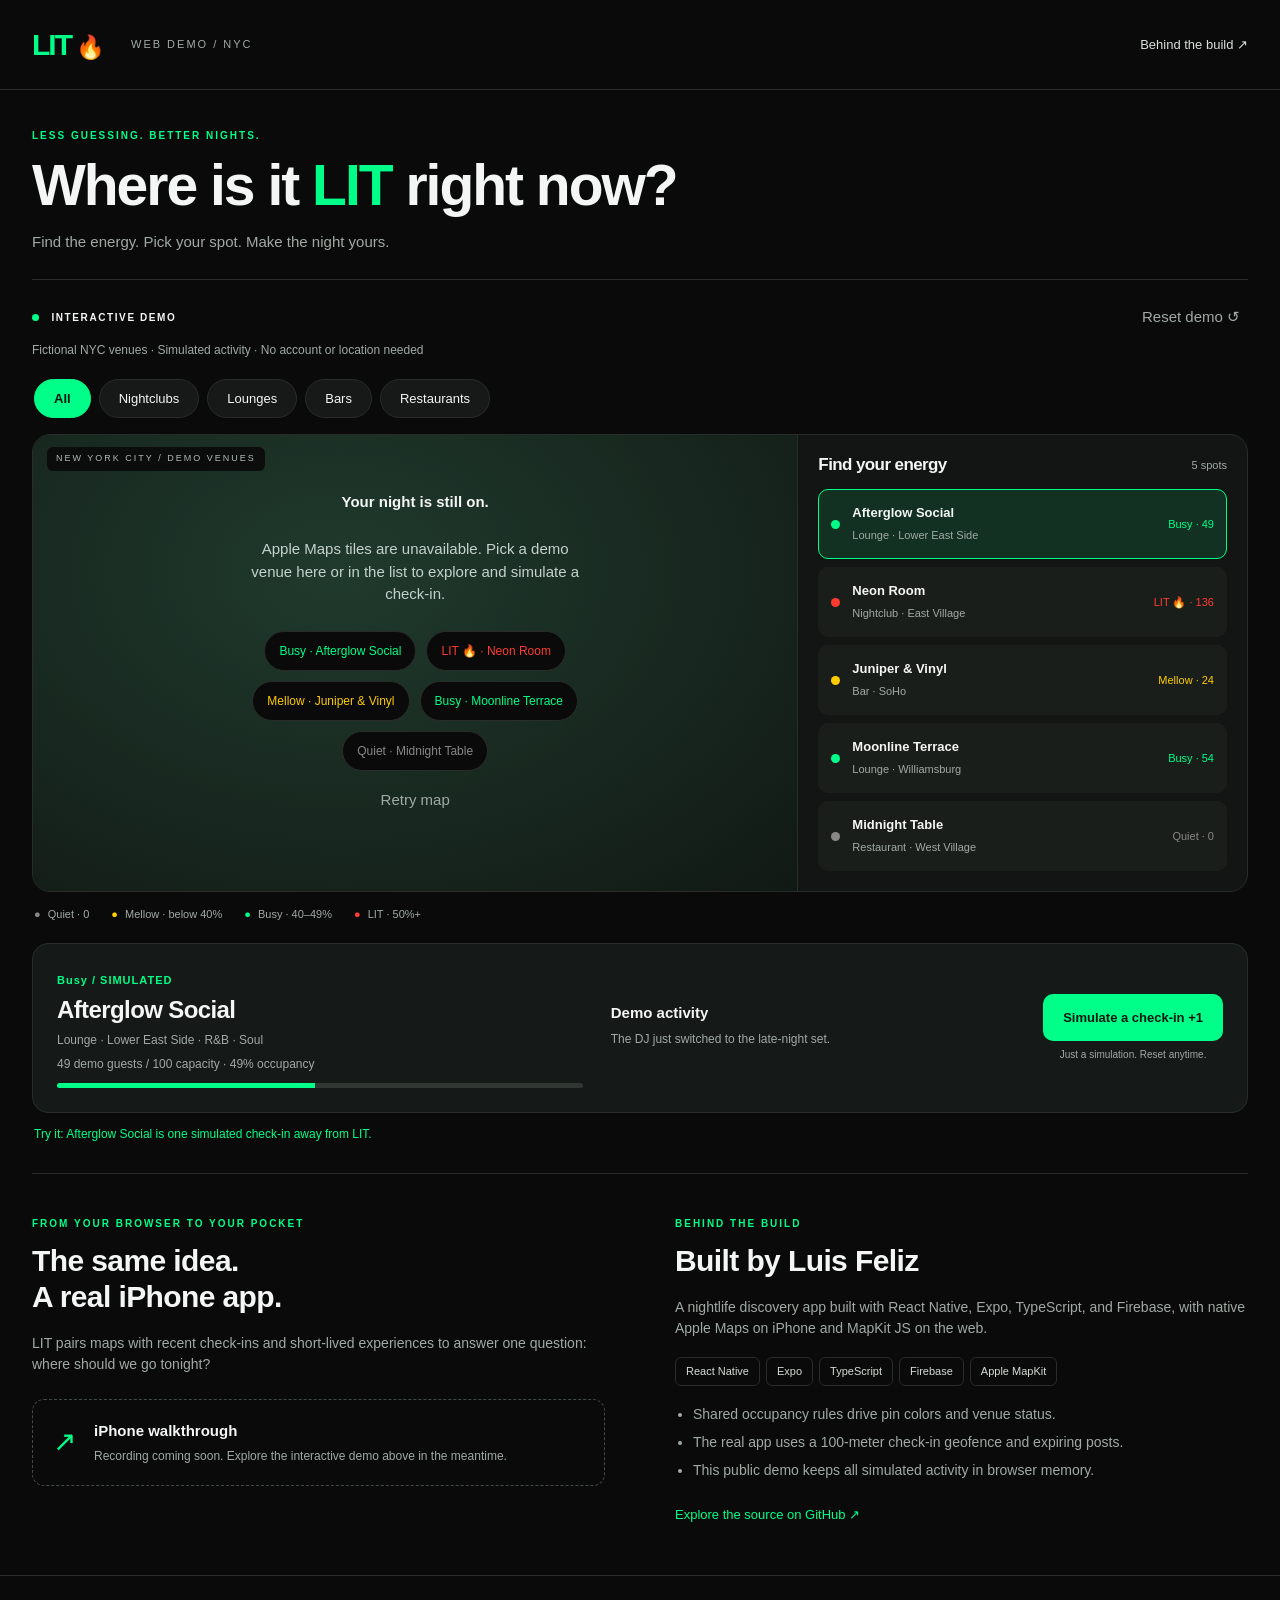
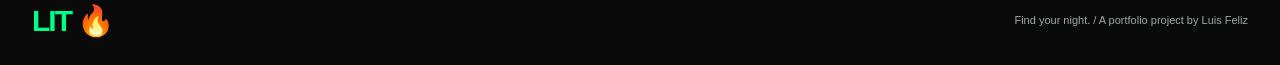
==== index.html @ a8319f33 "Publish interactive LIT Web Demo" ====
<!doctype html>
<html lang="en">
<head>
  <meta charset="utf-8"><meta name="viewport" content="width=device-width,initial-scale=1,viewport-fit=cover">
  <meta name="theme-color" content="#0A0A0A">
  <meta name="description" content="Where is it LIT right now? Explore Luis Feliz’s interactive NYC nightlife portfolio demo.">
  <meta property="og:title" content="LIT — Find your night"><meta property="og:description" content="Explore the interactive NYC nightlife demo. Built by Luis Feliz.">
  <title>LIT — Find your night</title><link rel="stylesheet" href="./showcase/style.css">
</head>
<body>
  <header class="topbar"><a class="brand" href="#demo" aria-label="LIT demo">LIT<span>🔥</span></a><span class="edition">WEB DEMO / NYC</span><a href="#built">Behind the build ↗</a></header>
  <main>
    <section class="intro"><p class="eyebrow">LESS GUESSING. BETTER NIGHTS.</p><h1>Where is it <em>LIT</em> right now?</h1><p>Find the energy. Pick your spot. Make the night yours.</p></section>
    <section id="demo" aria-label="Interactive venue demo">
      <div class="demo-bar"><span><i></i> INTERACTIVE DEMO</span><button id="reset" class="text-button">Reset demo ↺</button></div>
      <p class="disclosure">Fictional NYC venues · Simulated activity · No account or location needed</p>
      <div id="filters" class="filters" role="group" aria-label="Filter venue type"></div>
      <div class="workspace">
        <div class="map-panel"><div id="map" aria-label="NYC venue map"></div><div id="map-message" class="map-message"><p>Loading NYC map…</p></div><span class="map-caption">NEW YORK CITY / DEMO VENUES</span></div>
        <aside class="venue-panel"><div class="panel-heading"><h2>Find your energy</h2><span id="result-count"></span></div><div id="venues" class="venues"></div></aside>
      </div>
      <div class="legend" aria-label="Estimated occupancy legend"><span><b style="color:#888">●</b> Quiet · 0</span><span><b style="color:#FFCC00">●</b> Mellow · below 40%</span><span><b style="color:#00FF88">●</b> Busy · 40–49%</span><span><b style="color:#FF3B30">●</b> LIT · 50%+</span></div>
      <section id="detail" class="detail" aria-label="Selected venue"></section>
      <p id="announcement" class="announcement" role="status" aria-live="polite">Try it: Afterglow Social is one simulated check-in away from LIT.</p>
    </section>
    <section class="below" id="built"><div><p class="eyebrow">FROM YOUR BROWSER TO YOUR POCKET</p><h2>The same idea.<br>A real iPhone app.</h2><p>LIT pairs maps with recent check-ins and short-lived experiences to answer one question: where should we go tonight?</p><div class="video-placeholder"><span>↗</span><div><strong>iPhone walkthrough</strong><p>Recording coming soon. Explore the interactive demo above in the meantime.</p></div></div></div><div class="engineering"><p class="eyebrow">BEHIND THE BUILD</p><h2>Built by Luis Feliz</h2><p>A nightlife discovery app built with React Native, Expo, TypeScript, and Firebase, with native Apple Maps on iPhone and MapKit JS on the web.</p><div class="tags"><span>React Native</span><span>Expo</span><span>TypeScript</span><span>Firebase</span><span>Apple MapKit</span></div><ul><li>Shared occupancy rules drive pin colors and venue status.</li><li>The real app uses a 100-meter check-in geofence and expiring posts.</li><li>This public demo keeps all simulated activity in browser memory.</li></ul><a href="https://github.com/Luisfeliz3/Lit" target="_blank" rel="noopener noreferrer">Explore the source on GitHub ↗</a></div></section>
  </main><footer><a class="brand" href="#demo">LIT 🔥</a><span>Find your night. / A portfolio project by Luis Feliz</span></footer>
  <noscript>This interactive demo needs JavaScript. Enable it and reload to explore fictional venues and simulate check-ins.</noscript>
  <script type="module" src="./showcase/main.js"></script>
</body>
</html>
---- showcase/style.css ----
:root {
  color-scheme:dark;
  --green:#00ff88;
  --bg:#0a0a0a;
  --line:#292c2b;
  --muted:#a0aaa5
}
* {
  box-sizing:border-box
}
html {
  scroll-behavior:smooth;
  scroll-padding-top:24px
}
body {
  margin:0;
  background:var(--bg);
  color:#f4f6f5;
  font-family:Arial,Helvetica,sans-serif;
  font-size:15px;
  line-height:1.5
}
a {
  color:var(--green);
  text-decoration:none
}
button {
  font:inherit;
  cursor:pointer
}
button:disabled {
  cursor:default;
  opacity:.55
}
a:focus-visible,button:focus-visible {
  outline:3px solid #fff;
  outline-offset:4px
}
button {
  color:inherit
}
.topbar,main,footer {
  max-width:1280px;
  margin:auto
}
.topbar {
  display:flex;
  align-items:center;
  gap:28px;
  padding:22px 32px;
  border-bottom:1px solid var(--line)
}
.brand {
  color:var(--green);
  font-size:30px;
  font-weight:900;
  letter-spacing:-2px
}
.brand span {
  font-size:23px;
  margin-left:5px
}
.edition {
  font-size:11px;
  color:var(--muted);
  letter-spacing:2px
}
.topbar>a:last-child {
  margin-left:auto;
  font-size:13px;
  color:#d9dfdb
}
main {
  padding:0 32px
}
.intro {
  padding:38px 0 26px
}
.eyebrow {
  font-size:10px;
  font-weight:800;
  letter-spacing:2px;
  color:var(--green);
  margin:0 0 12px
}
h1 {
  font-size:clamp(32px,4.5vw,57px);
  letter-spacing:-2px;
  line-height:1.08;
  margin:0 0 14px
}
h1 em {
  font-style:normal;
  color:var(--green)
}
.intro>p:last-child {
  margin:0;
  color:var(--muted)
}
.demo-bar {
  display:flex;
  align-items:center;
  justify-content:space-between;
  border-top:1px solid var(--line);
  padding-top:18px
}
.demo-bar>span {
  font-size:10px;
  letter-spacing:1.6px;
  font-weight:800
}
.demo-bar i {
  display:inline-block;
  background:var(--green);
  width:7px;
  height:7px;
  border-radius:50%;
  margin-right:8px
}
.text-button {
  background:none;
  border:0;
  color:var(--muted);
  padding:8px
}
.disclosure {
  font-size:12px;
  color:var(--muted);
  margin:4px 0 18px
}
.filters {
  display:flex;
  gap:8px;
  overflow-x:auto;
  padding:2px 2px 16px
}
.filters button {
  border:1px solid var(--line);
  background:#171918;
  border-radius:30px;
  padding:9px 19px;
  white-space:nowrap;
  font-size:13px
}
.filters button[aria-pressed=true] {
  background:var(--green);
  color:#07150e;
  border-color:var(--green);
  font-weight:700
}
.workspace {
  display:grid;
  grid-template-columns:minmax(0,1.7fr) minmax(310px,1fr);
  border:1px solid var(--line);
  border-radius:18px;
  overflow:hidden;
  background:#121514
}
.map-panel {
  position:relative;
  min-height:405px;
  background:#141c18
}
#map {
  position:absolute;
  inset:0
}
.map-message {
  position:absolute;
  inset:0;
  display:flex;
  flex-direction:column;
  align-items:center;
  justify-content:center;
  padding:24px;
  text-align:center;
  background:radial-gradient(ellipse at 40% 30%,#203a2d,#111914);
  gap:10px
}
.map-message p {
  max-width:350px;
  color:#c5d2cb
}
.map-message[hidden] {
  display:none
}
.schematic-pins {
  display:flex;
  flex-wrap:wrap;
  justify-content:center;
  gap:10px;
  max-width:440px
}
.schematic-pins button {
  border:1px solid var(--line);
  background:#0a0a0a;
  border-radius:20px;
  padding:10px 14px;
  font-size:12px
}
.map-caption {
  position:absolute;
  top:12px;
  left:14px;
  height:24px;
  pointer-events:none;
  font-size:9px;
  letter-spacing:2px;
  background:#0a0a0ae8;
  padding:5px 9px;
  border-radius:6px;
  color:#afbbb4
}
.venue-panel {
  padding:20px;
  border-left:1px solid var(--line)
}
.panel-heading {
  display:flex;
  justify-content:space-between;
  align-items:center;
  margin-bottom:14px;
  gap:10px
}
h2 {
  font-size:24px;
  line-height:1.2;
  letter-spacing:-.6px;
  margin:0 0 18px
}
.panel-heading h2 {
  font-size:17px;
  margin:0
}
.panel-heading>span {
  font-size:11px;
  color:var(--muted)
}
.venues {
  display:grid;
  gap:8px
}
.venue {
  display:flex;
  align-items:center;
  text-align:left;
  gap:12px;
  width:100%;
  padding:13px 12px;
  background:#1a1e1b;
  border:1px solid transparent;
  border-radius:10px
}
.venue[aria-pressed=true] {
  border-color:var(--green);
  background:#123122
}
.venue .dot {
  width:9px;
  height:9px;
  border-radius:50%;
  flex-shrink:0
}
.venue .info {
  flex:1
}
.venue strong {
  display:block;
  font-size:13px
}
.venue small {
  font-size:11px;
  color:var(--muted)
}
.venue .status {
  font-size:11px;
  white-space:nowrap
}
.legend {
  display:flex;
  gap:22px;
  flex-wrap:wrap;
  color:var(--muted);
  font-size:11px;
  padding:14px 2px
}
.legend b {
  margin-right:4px
}
.detail {
  margin-top:6px;
  background:#151917;
  border:1px solid var(--line);
  border-radius:16px;
  padding:24px;
  display:grid;
  grid-template-columns:1.3fr 1fr auto;
  gap:28px;
  align-items:center
}
.detail h2 {
  margin:6px 0;
  font-size:24px
}
.detail p {
  color:var(--muted);
  font-size:12px;
  margin:6px 0
}
.detail .status {
  font-size:11px;
  font-weight:800;
  letter-spacing:1px
}
.meter {
  background:#303733;
  border-radius:4px;
  height:5px;
  overflow:hidden;
  margin-top:10px
}
.meter span {
  height:100%;
  display:block
}
.primary {
  background:var(--green);
  color:#07170f;
  font-weight:800;
  border:0;
  border-radius:10px;
  padding:14px 20px;
  white-space:nowrap;
  font-size:13px
}
.simulation small {
  display:block;
  color:var(--muted);
  font-size:10px;
  text-align:center;
  margin-top:6px
}
.announcement {
  color:var(--green);
  font-size:12px;
  min-height:24px;
  margin:12px 2px
}
.below {
  display:grid;
  grid-template-columns:1fr 1fr;
  gap:70px;
  border-top:1px solid var(--line);
  padding:42px 0 50px;
  margin-top:24px
}
.below p:not(.eyebrow),.below li {
  font-size:14px;
  color:var(--muted)
}
.below h2 {
  font-size:30px
}
.video-placeholder {
  border:1px dashed #414c45;
  border-radius:12px;
  display:flex;
  align-items:center;
  padding:20px;
  gap:18px;
  margin-top:24px
}
.video-placeholder>span {
  font-size:28px;
  color:var(--green)
}
.video-placeholder p {
  margin:4px 0 0;
  font-size:12px!important
}
.tags {
  display:flex;
  gap:6px;
  flex-wrap:wrap;
  margin:18px 0
}
.tags span {
  border:1px solid var(--line);
  padding:5px 10px;
  border-radius:6px;
  color:#d3dcd6;
  font-size:11px
}
.engineering ul {
  padding-left:18px
}
.engineering li {
  padding-bottom:7px
}
.engineering>a {
  font-size:13px
}
footer {
  border-top:1px solid var(--line);
  padding:22px 32px;
  display:flex;
  align-items:center;
  justify-content:space-between
}
footer>span {
  font-size:11px;
  color:var(--muted)
}
noscript {
  display:block;
  padding:24px
}
@media(max-width:760px) {
  .topbar {
    padding:16px 20px;
    gap:15px
  }
  .edition {
    font-size:9px;
    letter-spacing:1px
  }
  .topbar>a:last-child {
    font-size:11px
  }
  main {
    padding:0 20px
  }
  .intro {
    padding:30px 0 24px
  }
  .workspace {
    grid-template-columns:1fr
  }
  .map-panel {
    min-height:310px
  }
  .venue-panel {
    border-left:0;
    border-top:1px solid var(--line);
    padding:16px
  }
  .detail {
    grid-template-columns:1fr;
    gap:14px;
    padding:20px
  }
  .simulation .primary {
    width:100%
  }
  .simulation small {
    text-align:left
  }
  .legend {
    gap:8px 16px
  }
  .below {
    grid-template-columns:1fr;
    gap:32px;
    padding-top:30px
  }
  .below h2 {
    font-size:27px
  }
  footer {
    padding:20px;
    gap:20px
  }
  footer>span {
    max-width:210px;
    text-align:right
  }
  .disclosure {
    max-width:300px;
    font-size:11px
  }
}
@media(prefers-reduced-motion:reduce) {
  html {
    scroll-behavior:auto
  }
}
.map-panel.fallback {
  display:flex
}
.map-panel.fallback .map-message {
  position:relative;
  width:100%;
  min-height:405px;
  padding:36px 24px 52px
}
@media(max-width:760px) {
  .map-panel.fallback .map-message {
    padding:28px 20px 52px
  }
}
body {
  padding-left:env(safe-area-inset-left);
  padding-right:env(safe-area-inset-right);
  padding-bottom:env(safe-area-inset-bottom)
}
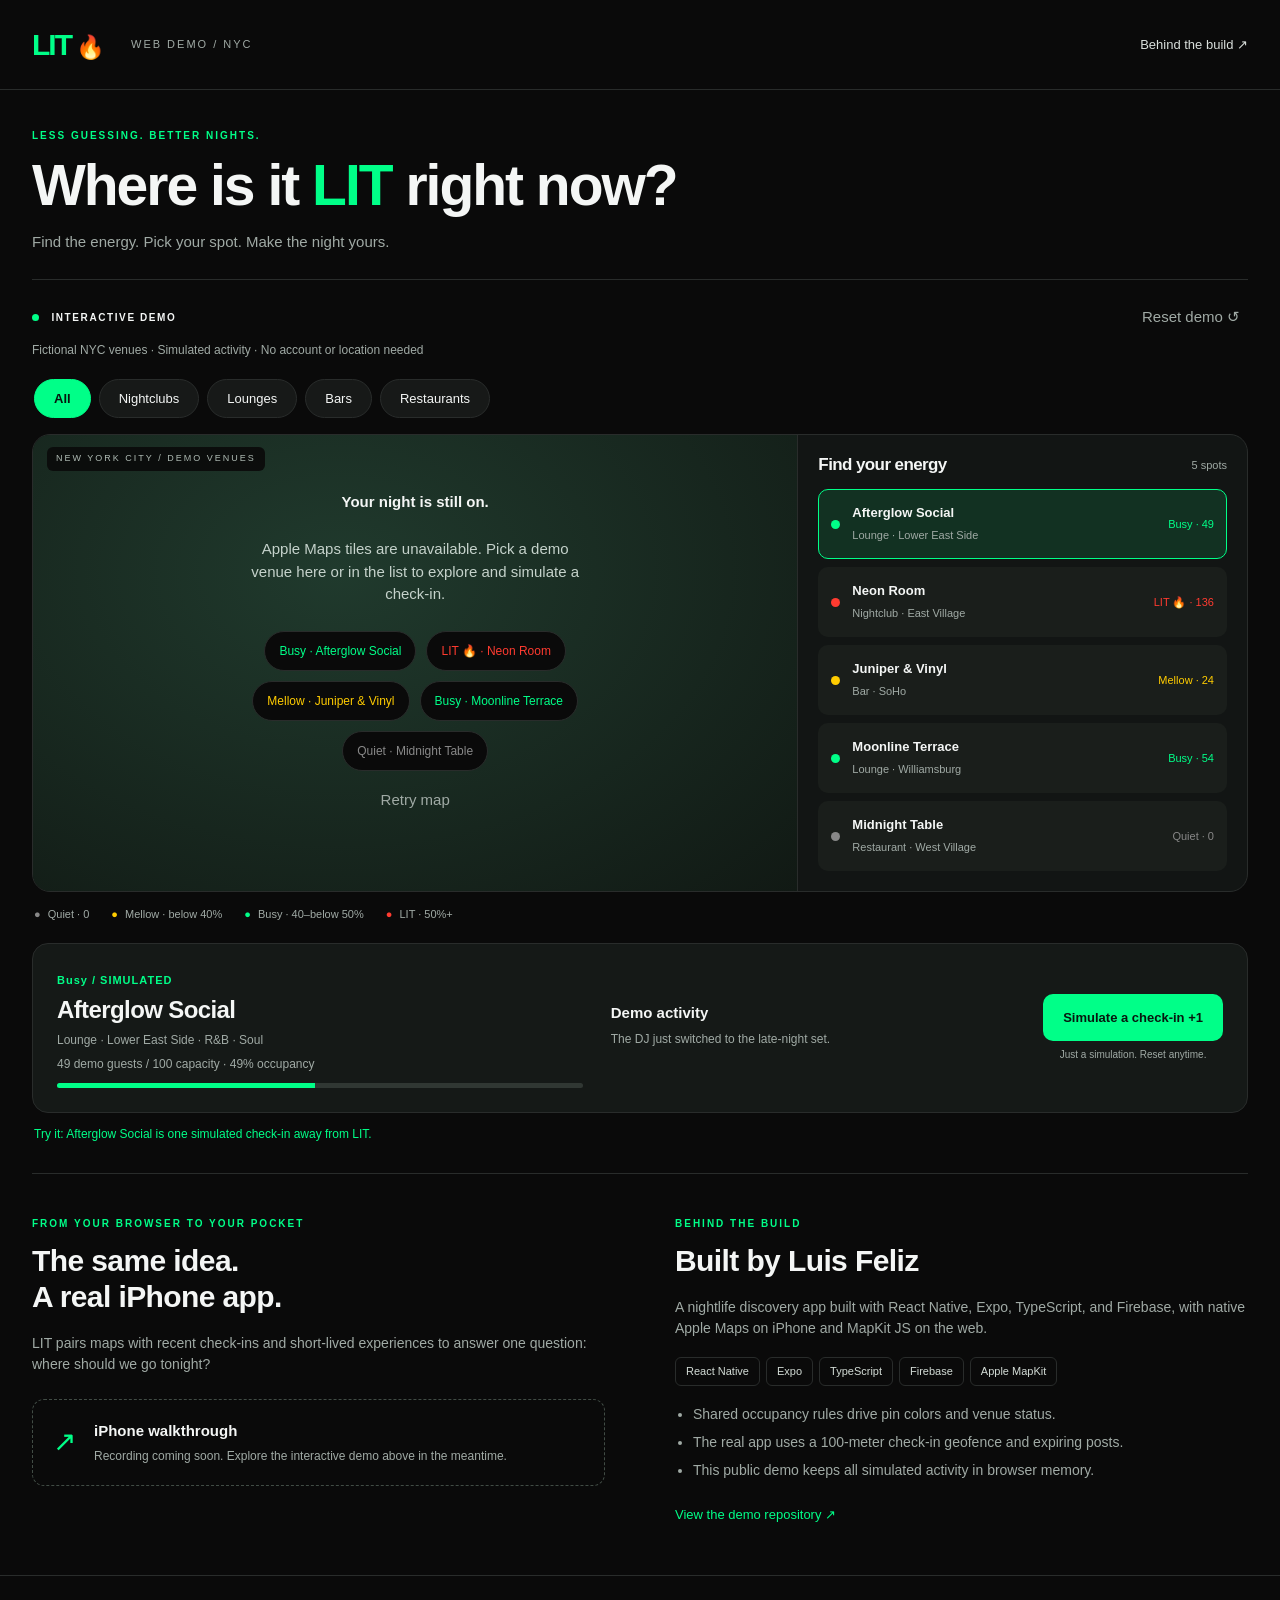
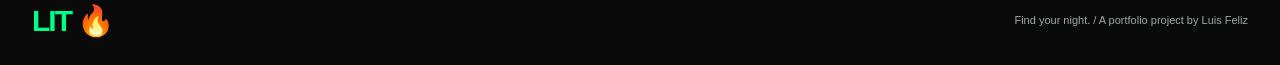
==== commit 3d1f3d84: "Link public demo repository and clarify occupancy legend" ====
--- a/index.html
+++ b/index.html
@@ -19,11 +19,11 @@
         <div class="map-panel"><div id="map" aria-label="NYC venue map"></div><div id="map-message" class="map-message"><p>Loading NYC map…</p></div><span class="map-caption">NEW YORK CITY / DEMO VENUES</span></div>
         <aside class="venue-panel"><div class="panel-heading"><h2>Find your energy</h2><span id="result-count"></span></div><div id="venues" class="venues"></div></aside>
       </div>
-      <div class="legend" aria-label="Estimated occupancy legend"><span><b style="color:#888">●</b> Quiet · 0</span><span><b style="color:#FFCC00">●</b> Mellow · below 40%</span><span><b style="color:#00FF88">●</b> Busy · 40–49%</span><span><b style="color:#FF3B30">●</b> LIT · 50%+</span></div>
+      <div class="legend" aria-label="Estimated occupancy legend"><span><b style="color:#888">●</b> Quiet · 0</span><span><b style="color:#FFCC00">●</b> Mellow · below 40%</span><span><b style="color:#00FF88">●</b> Busy · 40–below 50%</span><span><b style="color:#FF3B30">●</b> LIT · 50%+</span></div>
       <section id="detail" class="detail" aria-label="Selected venue"></section>
       <p id="announcement" class="announcement" role="status" aria-live="polite">Try it: Afterglow Social is one simulated check-in away from LIT.</p>
     </section>
-    <section class="below" id="built"><div><p class="eyebrow">FROM YOUR BROWSER TO YOUR POCKET</p><h2>The same idea.<br>A real iPhone app.</h2><p>LIT pairs maps with recent check-ins and short-lived experiences to answer one question: where should we go tonight?</p><div class="video-placeholder"><span>↗</span><div><strong>iPhone walkthrough</strong><p>Recording coming soon. Explore the interactive demo above in the meantime.</p></div></div></div><div class="engineering"><p class="eyebrow">BEHIND THE BUILD</p><h2>Built by Luis Feliz</h2><p>A nightlife discovery app built with React Native, Expo, TypeScript, and Firebase, with native Apple Maps on iPhone and MapKit JS on the web.</p><div class="tags"><span>React Native</span><span>Expo</span><span>TypeScript</span><span>Firebase</span><span>Apple MapKit</span></div><ul><li>Shared occupancy rules drive pin colors and venue status.</li><li>The real app uses a 100-meter check-in geofence and expiring posts.</li><li>This public demo keeps all simulated activity in browser memory.</li></ul><a href="https://github.com/Luisfeliz3/Lit" target="_blank" rel="noopener noreferrer">Explore the source on GitHub ↗</a></div></section>
+    <section class="below" id="built"><div><p class="eyebrow">FROM YOUR BROWSER TO YOUR POCKET</p><h2>The same idea.<br>A real iPhone app.</h2><p>LIT pairs maps with recent check-ins and short-lived experiences to answer one question: where should we go tonight?</p><div class="video-placeholder"><span>↗</span><div><strong>iPhone walkthrough</strong><p>Recording coming soon. Explore the interactive demo above in the meantime.</p></div></div></div><div class="engineering"><p class="eyebrow">BEHIND THE BUILD</p><h2>Built by Luis Feliz</h2><p>A nightlife discovery app built with React Native, Expo, TypeScript, and Firebase, with native Apple Maps on iPhone and MapKit JS on the web.</p><div class="tags"><span>React Native</span><span>Expo</span><span>TypeScript</span><span>Firebase</span><span>Apple MapKit</span></div><ul><li>Shared occupancy rules drive pin colors and venue status.</li><li>The real app uses a 100-meter check-in geofence and expiring posts.</li><li>This public demo keeps all simulated activity in browser memory.</li></ul><a href="https://github.com/Luisfeliz3/lit-web-demo" target="_blank" rel="noopener noreferrer">View the demo repository ↗</a></div></section>
   </main><footer><a class="brand" href="#demo">LIT 🔥</a><span>Find your night. / A portfolio project by Luis Feliz</span></footer>
   <noscript>This interactive demo needs JavaScript. Enable it and reload to explore fictional venues and simulate check-ins.</noscript>
   <script type="module" src="./showcase/main.js"></script>
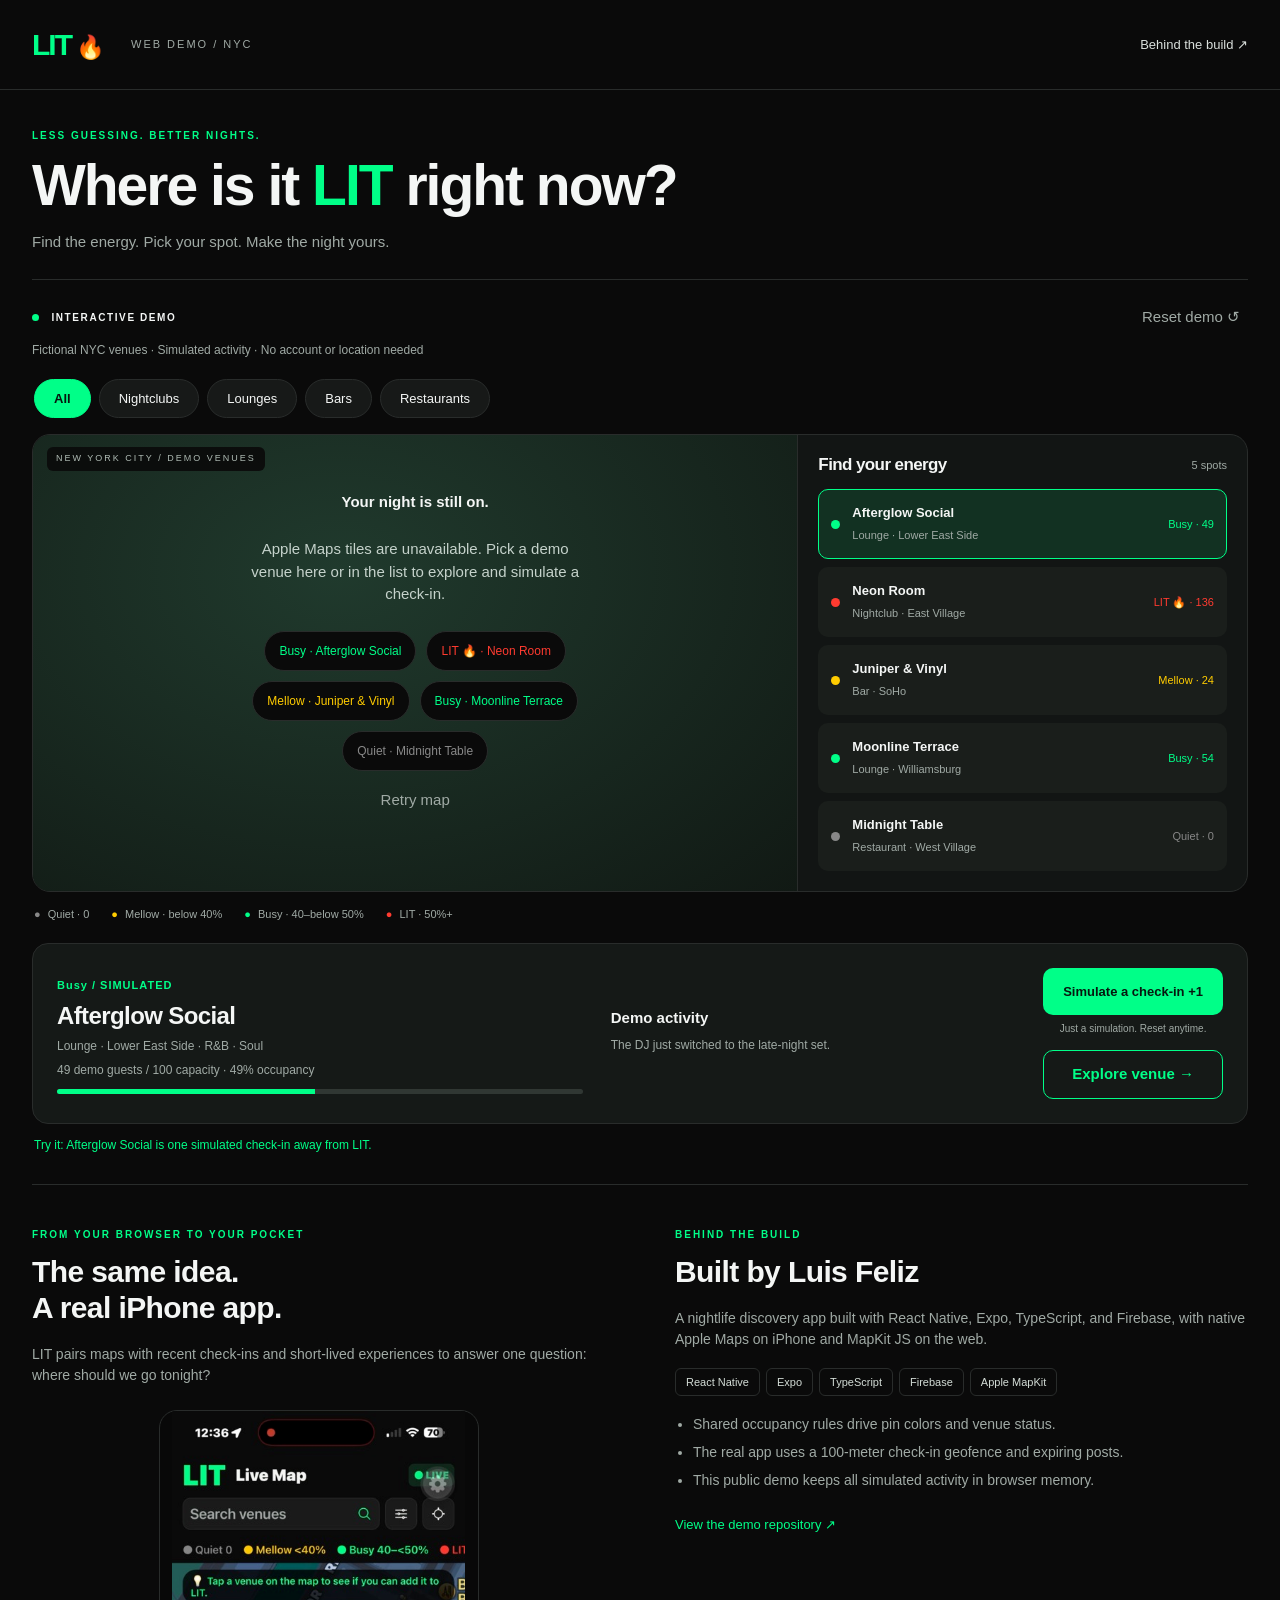
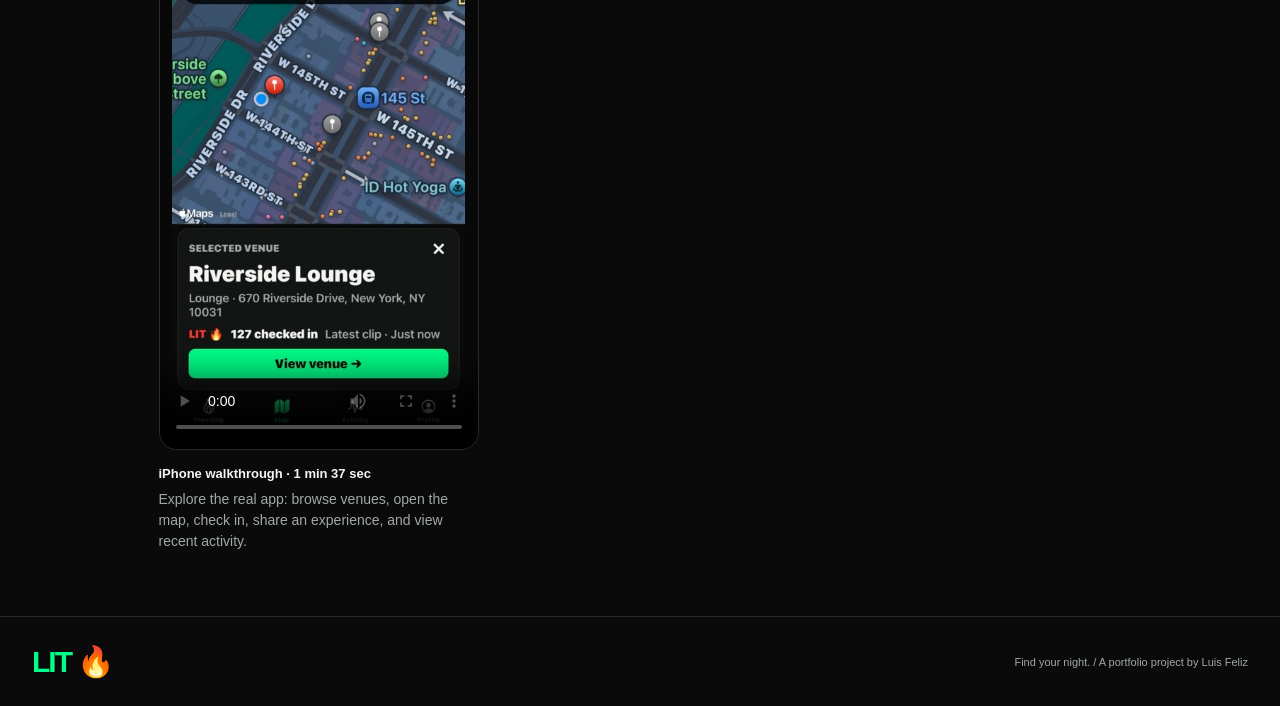
==== commit e6d076df: "Add iPhone app walkthrough recording" ====
--- a/index.html
+++ b/index.html
@@ -23,7 +23,7 @@
       <section id="detail" class="detail" aria-label="Selected venue"></section>
       <p id="announcement" class="announcement" role="status" aria-live="polite">Try it: Afterglow Social is one simulated check-in away from LIT.</p>
     </section>
-    <section class="below" id="built"><div><p class="eyebrow">FROM YOUR BROWSER TO YOUR POCKET</p><h2>The same idea.<br>A real iPhone app.</h2><p>LIT pairs maps with recent check-ins and short-lived experiences to answer one question: where should we go tonight?</p><div class="video-placeholder"><span>↗</span><div><strong>iPhone walkthrough</strong><p>Recording coming soon. Explore the interactive demo above in the meantime.</p></div></div></div><div class="engineering"><p class="eyebrow">BEHIND THE BUILD</p><h2>Built by Luis Feliz</h2><p>A nightlife discovery app built with React Native, Expo, TypeScript, and Firebase, with native Apple Maps on iPhone and MapKit JS on the web.</p><div class="tags"><span>React Native</span><span>Expo</span><span>TypeScript</span><span>Firebase</span><span>Apple MapKit</span></div><ul><li>Shared occupancy rules drive pin colors and venue status.</li><li>The real app uses a 100-meter check-in geofence and expiring posts.</li><li>This public demo keeps all simulated activity in browser memory.</li></ul><a href="https://github.com/Luisfeliz3/lit-web-demo" target="_blank" rel="noopener noreferrer">View the demo repository ↗</a></div></section>
+    <section class="below" id="built"><div><p class="eyebrow">FROM YOUR BROWSER TO YOUR POCKET</p><h2>The same idea.<br>A real iPhone app.</h2><p>LIT pairs maps with recent check-ins and short-lived experiences to answer one question: where should we go tonight?</p><figure class="iphone-walkthrough" id="iphone-walkthrough"><video id="iphone-recording" controls playsinline preload="metadata" poster="./showcase/assets/iphone-walkthrough-poster.jpg" aria-label="LIT iPhone app walkthrough" aria-describedby="iphone-walkthrough-description"><source src="./showcase/assets/iphone-walkthrough.mp4" type="video/mp4">Your browser cannot play this video. <a href="./showcase/assets/iphone-walkthrough.mp4">Open the iPhone recording</a>.</video><figcaption id="iphone-walkthrough-description"><strong>iPhone walkthrough · 1 min 37 sec</strong><p>Explore the real app: browse venues, open the map, check in, share an experience, and view recent activity.</p></figcaption></figure></div><div class="engineering"><p class="eyebrow">BEHIND THE BUILD</p><h2>Built by Luis Feliz</h2><p>A nightlife discovery app built with React Native, Expo, TypeScript, and Firebase, with native Apple Maps on iPhone and MapKit JS on the web.</p><div class="tags"><span>React Native</span><span>Expo</span><span>TypeScript</span><span>Firebase</span><span>Apple MapKit</span></div><ul><li>Shared occupancy rules drive pin colors and venue status.</li><li>The real app uses a 100-meter check-in geofence and expiring posts.</li><li>This public demo keeps all simulated activity in browser memory.</li></ul><a href="https://github.com/Luisfeliz3/lit-web-demo" target="_blank" rel="noopener noreferrer">View the demo repository ↗</a></div></section>
   </main><footer><a class="brand" href="#demo">LIT 🔥</a><span>Find your night. / A portfolio project by Luis Feliz</span></footer>
   <noscript>This interactive demo needs JavaScript. Enable it and reload to explore fictional venues and simulate check-ins.</noscript>
   <script type="module" src="./showcase/main.js"></script>
--- a/showcase/style.css
+++ b/showcase/style.css
@@ -361,22 +361,28 @@
 .below h2 {
   font-size:30px
 }
-.video-placeholder {
-  border:1px dashed #414c45;
-  border-radius:12px;
-  display:flex;
-  align-items:center;
-  padding:20px;
-  gap:18px;
-  margin-top:24px
-}
-.video-placeholder>span {
-  font-size:28px;
-  color:var(--green)
-}
-.video-placeholder p {
-  margin:4px 0 0;
-  font-size:12px!important
+.iphone-walkthrough {
+  width:100%;
+  max-width:320px;
+  margin:24px auto 0;
+}
+.iphone-walkthrough video {
+  display:block;
+  width:100%;
+  max-height:640px;
+  aspect-ratio:1320 / 2868;
+  object-fit:contain;
+  border-radius:18px;
+  background:#080808;
+  border:1px solid var(--line);
+}
+.iphone-walkthrough figcaption {
+  margin-top:14px;
+  font-size:13px;
+}
+.iphone-walkthrough figcaption p {
+  font-size:12px;
+  margin-top:6px;
 }
 .tags {
   display:flex;
@@ -503,3 +509,55 @@
   padding-right:env(safe-area-inset-right);
   padding-bottom:env(safe-area-inset-bottom)
 }
+.explore-venue { display:block; width:100%; background:transparent; border:1px solid var(--green); color:var(--green); border-radius:10px; margin-top:14px; padding:12px; font-weight:700; }
+.experience-open { overflow:hidden; }
+.experience-dialog { background:#0a0a0a; color:#f4f6f5; border:1px solid #33443a; border-radius:20px; width:min(1000px,96vw); max-height:94dvh; padding:0; overscroll-behavior:contain; }
+.experience-dialog::backdrop { background:#000c; backdrop-filter:blur(7px); }
+.experience-toolbar { display:flex; justify-content:space-between; align-items:center; padding:12px 24px; position:sticky; top:0; z-index:2; background:#0a0a0af5; border-bottom:1px solid var(--line); }
+.experience-toolbar .eyebrow { margin:0; }
+.experience-hero { position:relative; height:270px; }
+.experience-hero>img { width:100%; height:100%; object-fit:cover; }
+.media-badge { position:absolute; bottom:12px; left:20px; background:#000c; border-radius:5px; padding:5px 8px; font-size:9px; letter-spacing:1px; }
+.experience-heading,.presence-demo,.demo-composer,.experience-feed { padding:24px; }
+.experience-heading { padding-bottom:0; }
+.experience-heading h2 { margin:8px 0; font-size:32px; }
+.experience-heading .status { font-size:11px; letter-spacing:1px; font-weight:800; }
+.experience-heading p,.presence-demo p { color:var(--muted); font-size:13px; }
+.presence-demo { border-bottom:1px solid var(--line); }
+.presence-modes,.media-choices { display:flex; flex-wrap:wrap; gap:8px; }
+.mode-button { background:#191e1b; border:1px solid #35463d; border-radius:20px; padding:9px 14px; font-size:12px; }
+.mode-button[aria-pressed=true] { border-color:var(--green); color:var(--green); background:#123122; }
+.presence-demo .demo-rule { font-size:11px; max-width:620px; margin-bottom:18px; }
+.demo-composer { background:#121a16; border-bottom:1px solid var(--line); }
+.demo-composer[hidden] { display:none; }
+.demo-composer h3,.experience-feed h3 { margin:0 0 18px; }
+.composer-preview { margin:16px 0; height:190px; background:#080a09; border-radius:10px; overflow:hidden; }
+.composer-preview>img,.composer-preview>video { width:100%; height:100%; object-fit:contain; }
+.demo-composer label { display:block; font-weight:700; font-size:13px; margin:10px 0; }
+.demo-composer textarea,.comment-form input { background:#0a0f0c; color:#fff; border:1px solid #45584c; border-radius:8px; padding:12px; font:inherit; width:100%; min-width:0; }
+.demo-composer textarea { resize:vertical; }
+.composer-message { color:var(--muted); font-size:12px; }
+.experience-cards { display:grid; grid-template-columns:repeat(3,minmax(0,1fr)); gap:16px; align-items:start; }
+.experience-card { background:#161c18; border:1px solid var(--line); border-radius:12px; overflow:hidden; }
+.experience-card>img,.experience-card>video { width:100%; height:280px; object-fit:cover; display:block; background:#000; }
+.experience-card>video { object-fit:contain; }
+.post-meta { display:flex; flex-direction:column; gap:4px; padding:14px 14px 0; font-size:12px; }
+.expiry { color:var(--green); font-size:10px; }
+.post-caption { padding:0 14px; font-size:13px; overflow-wrap:anywhere; }
+.media-note { display:block; padding:0 14px 10px; color:var(--muted); font-size:9px; }
+.demo-comments { border-top:1px solid var(--line); padding:4px 14px; }
+.demo-comments p { font-size:12px; color:#c1ccc5; overflow-wrap:anywhere; }
+.comment-form { display:flex; gap:3px; padding:10px; }
+.comment-form input { font-size:12px; padding:9px; }
+.comment-form button { color:var(--green); }
+.comment-error { color:#ffd0b5; font-size:11px; padding:0 12px; }
+@media(max-width:760px) {
+  .experience-dialog { width:100vw; max-width:100vw; height:100dvh; max-height:100dvh; border:0; border-radius:0; }
+  .experience-toolbar { padding:calc(12px + env(safe-area-inset-top)) 16px 12px; }
+  .experience-hero { height:220px; }
+  .experience-heading,.presence-demo,.demo-composer,.experience-feed { padding:20px; }
+  .experience-heading h2 { font-size:28px; }
+  .experience-cards { grid-template-columns:1fr; }
+  .experience-card>img,.experience-card>video { height:360px; }
+  .experience-feed { padding-bottom:calc(24px + env(safe-area-inset-bottom)); }
+}
